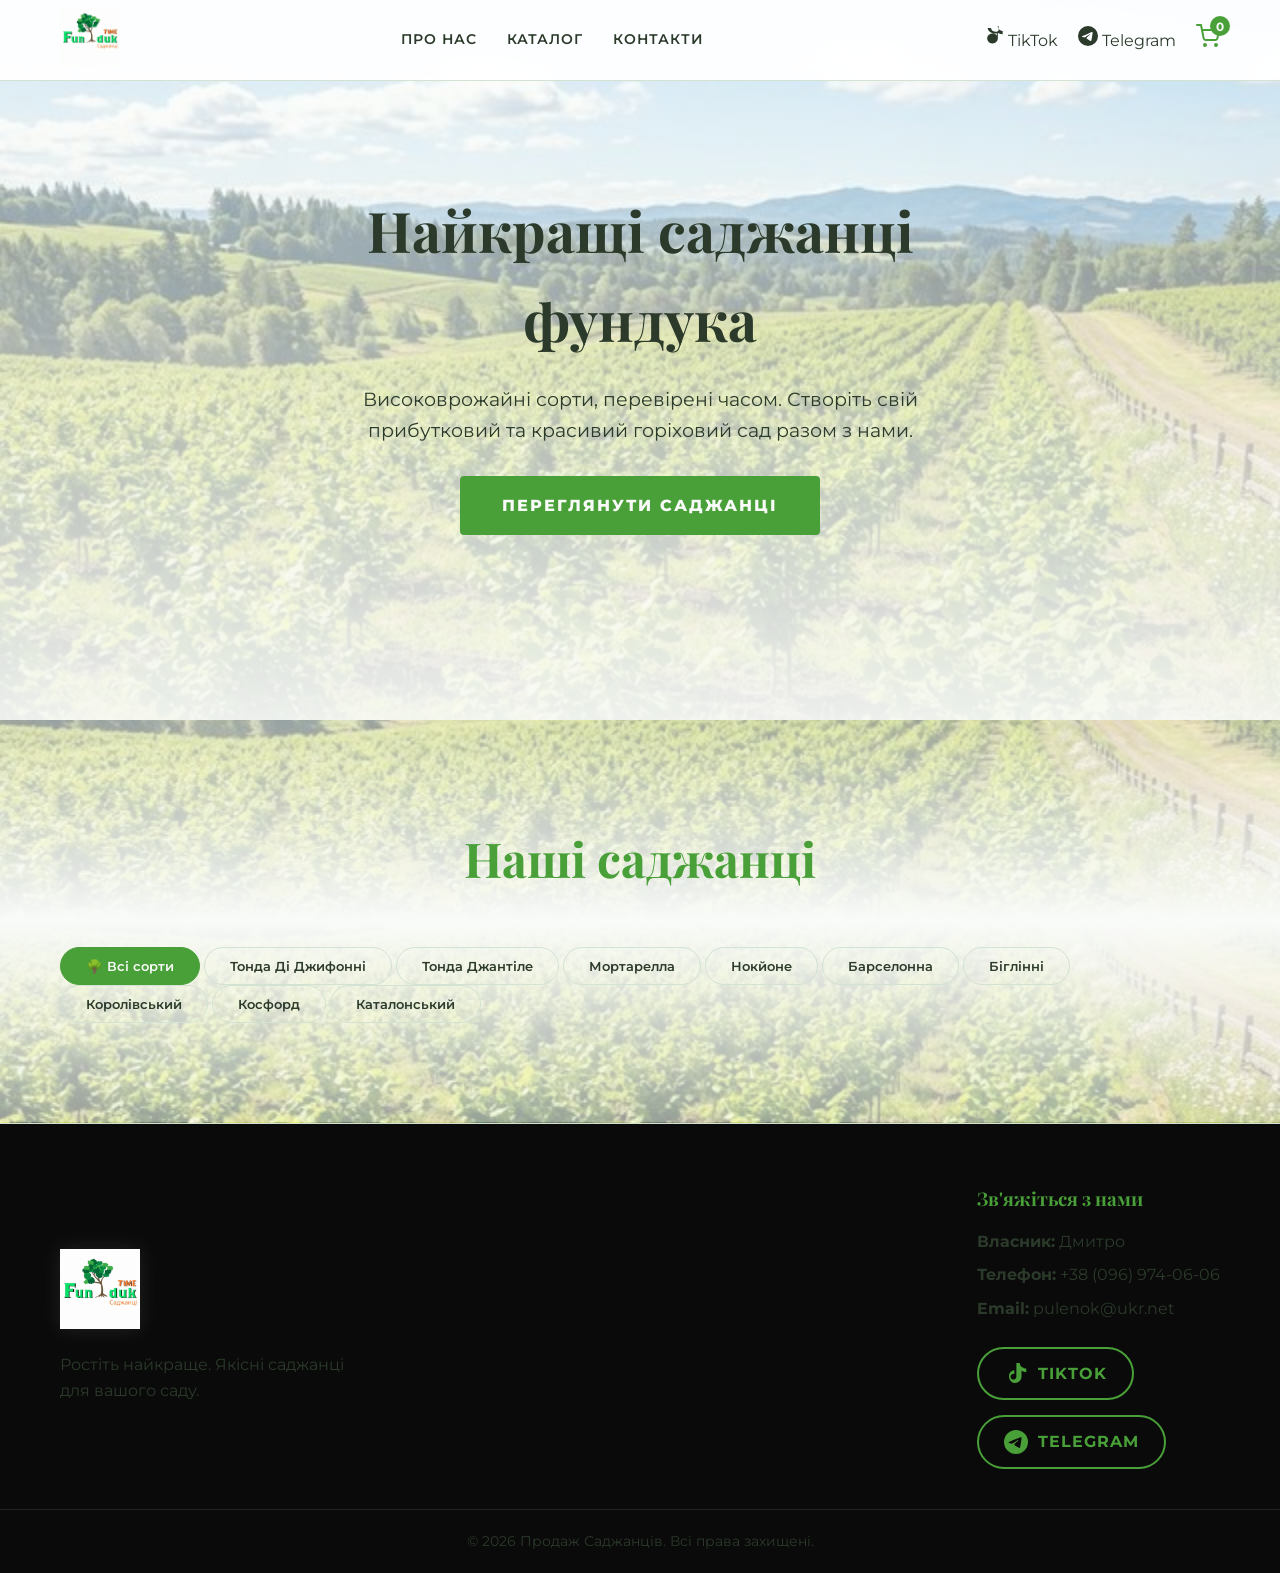
==== index.html @ 7a5c2e03 "Add files via upload" ====
<!DOCTYPE html>
<html lang="uk">

<head>
    <meta charset="UTF-8">
    <meta name="viewport" content="width=device-width, initial-scale=1.0">
    <meta name="description"
        content="Купити саджанці фундука найкращих сортів (Барселонський, Трапезунд та ін.). Висока приживлюваність та якість.">
    <title>Саджанці Фундука - Найкращі сорти для вашого саду</title>
    <link rel="stylesheet" href="style.css">
    <link
        href="https://fonts.googleapis.com/css2?family=Montserrat:wght@400;600;800&family=Playfair+Display:ital,wght@0,700;1,700&display=swap"
        rel="stylesheet">
</head>

<body>
    <header class="navbar">
        <div class="container nav-content">
            <a href="#" class="logo">
                <img src="logo.png" alt="Саджанці Фундука" class="logo-img">
            </a>
            <nav class="nav-links">
                <a href="#about">Про нас</a>
                <a href="#catalog">Каталог</a>
                <a href="#contact">Контакти</a>
            </nav>
            <div class="header-actions" style="display: flex; align-items: center; gap: 20px;">
                <a href="https://www.tiktok.com/@.funduktime?is_from_webapp=1&sender_device=pc" class="header-social-btn tiktok-btn" target="_blank" rel="noopener noreferrer">
                    <svg viewBox="0 0 24 24" width="20" height="20" fill="currentColor"><path d="M12.525.02c1.31-.02 2.61-.01 3.91-.02.08 1.53.63 3.09 1.75 4.17 1.12 1.11 2.7 1.62 4.24 1.79v4.03c-1.44-.05-2.89-.35-4.2-.97-.57-.26-1.1-.59-1.62-.93v6.75c-.01 2.37-1.38 4.64-3.52 5.58-2.19.98-4.88.75-6.84-.71-1.99-1.49-2.9-4.08-2.22-6.44.66-2.3 2.73-4.06 5.1-4.32 2.35-.27 4.79.52 6.27 2.32V8.57c-2.33.68-4.94.39-7.05-.75-2.1-1.12-3.61-3.19-4.06-5.55h4.14c.25 1.72 1.34 3.28 2.89 4.02 1.48.7 3.21.78 4.74.22.48-.18.94-.42 1.37-.71V.02z"/></svg>
                    <span class="social-text">TikTok</span>
                </a>
                <a href="https://t.me/olimp_tet" target="_blank" class="btn-social-header" aria-label="Telegram">
                    <svg width="20" height="20" viewBox="0 0 24 24" fill="currentColor" xmlns="http://www.w3.org/2000/svg">
                        <path d="M11.944 0A12 12 0 0 0 0 12a12 12 0 0 0 12 12 12 12 0 0 0 12-12A12 12 0 0 0 12 0a12 12 0 0 0-.056 0zm4.962 7.224c.1-.002.321.023.465.14a.506.506 0 0 1 .171.325c.016.093.036.306.02.472-.18 1.898-.962 6.502-1.36 8.627-.168.9-.499 1.201-.82 1.233-.696.065-1.225-.46-1.9-.902-1.056-.693-1.653-1.124-2.678-1.8-1.185-.78-.417-1.21.258-1.91.177-.184 3.247-2.977 3.307-3.23.007-.032.014-.15-.056-.212s-.174-.041-.249-.024c-.106.024-1.793 1.14-5.061 3.345-.48.33-.913.49-1.302.48-.428-.008-1.252-.241-1.865-.44-.752-.245-1.349-.374-1.297-.789.027-.216.325-.437.896-.665 3.498-1.524 5.83-2.529 6.998-3.014 3.332-1.386 4.025-1.627 4.476-1.635z"/>
                    </svg>
                    <span>Telegram</span>
                </a>
                <div class="cart-icon">
                    <svg width="24" height="24" viewBox="0 0 24 24" fill="none" stroke="currentColor" stroke-width="2"
                        stroke-linecap="round" stroke-linejoin="round">
                        <circle cx="9" cy="21" r="1"></circle>
                        <circle cx="20" cy="21" r="1"></circle>
                        <path d="M1 1h4l2.68 13.39a2 2 0 0 0 2 1.61h9.72a2 2 0 0 0 2-1.61L23 6H6"></path>
                    </svg>
                    <span class="cart-count">0</span>
                </div>
            </div>
        </div>
    </header>

    <section class="hero" id="about">
        <div class="hero-overlay"></div>
        <div class="container hero-content">
            <h1>Найкращі саджанці фундука</h1>
            <p>Високоврожайні сорти, перевірені часом. Створіть свій прибутковий та красивий горіховий сад разом з нами.</p>
            <a href="#catalog" class="btn-primary">Переглянути саджанці</a>
        </div>
    </section>

    <section id="catalog" class="catalog-section">
        <div class="container">
            <h2 class="section-title">Наші саджанці</h2>
            <div class="category-filters" id="category-filters">
                <button class="filter-btn active" data-filter="all">🌳 Всі сорти</button>
                <button class="filter-btn" data-filter="tonda_di_giffoni">Тонда Ді Джифонні</button>
                <button class="filter-btn" data-filter="tonda_gentile">Тонда Джантіле</button>
                <button class="filter-btn" data-filter="mortarella">Мортарелла</button>
                <button class="filter-btn" data-filter="nocchione">Нокйоне</button>
                <button class="filter-btn" data-filter="barcelona">Барселонна</button>
                <button class="filter-btn" data-filter="biglinni">Біглінні</button>
                <button class="filter-btn" data-filter="korolivsky">Королівський</button>
                <button class="filter-btn" data-filter="cosford">Косфорд</button>
                <button class="filter-btn" data-filter="katalonsky">Каталонський</button>
            </div>
            
            <!-- Category Description -->
            <div id="category-description-container" style="display:none; margin: 20px auto 40px; max-width: 900px; padding: 30px; background: white; border-radius: 12px; box-shadow: 0 4px 20px rgba(0,0,0,0.06); text-align: left; line-height: 1.7; font-size: 1.05rem; color: #333; border-left: 6px solid var(--accent-gold);">
                <!-- Dynamic text will be here -->
            </div>

            <div id="product-grid" class="product-grid">
                <!-- Products will be injected here by script.js -->
            </div>
        </div>
    </section>

    <footer id="contact" class="footer">
        <!-- Footer remains exactly as it was -->
        <div class="container footer-content">
            <div class="footer-info">
                <img src="logo.png" alt="Саджанці Фундука" class="footer-logo">
                <p>Ростіть найкраще. Якісні саджанці для вашого саду.</p>
            </div>
            <div class="footer-contacts">
                <h3>Зв'яжіться з нами</h3>
                <p><strong>Власник:</strong> Дмитро</p>
                <p><strong>Телефон:</strong> <a href="tel:+380969740606">+38 (096) 974-06-06</a></p>
                <p><strong>Email:</strong> <a href="mailto:pulenok@ukr.net">pulenok@ukr.net</a></p>
                
                <div style="margin-top: 25px; display: flex; flex-direction: column; gap: 15px; align-items: flex-start;">
                    <a href="https://www.tiktok.com/@magazun_olimp?_r=1&_t=ZS-94oPhR9GE3k" target="_blank" class="btn-social-footer">
                        <svg width="24" height="24" viewBox="0 0 24 24" fill="currentColor" xmlns="http://www.w3.org/2000/svg">
                            <path d="M19.59 6.69a4.83 4.83 0 0 1-3.77-4.25V2h-3.45v13.67a2.89 2.89 0 0 1-5.2 1.74 2.89 2.89 0 0 1 2.31-4.64 2.93 2.93 0 0 1 .88.13V9.4a6.84 6.84 0 0 0-1-.05A6.33 6.33 0 0 0 5 15.68a6.34 6.34 0 0 0 6.27 6.32 6.32 6.32 0 0 0 6.25-6.32V9.66a8.49 8.49 0 0 0 4.77 1.47V7.61a5 5 0 0 1-2.7-.92z"/>
                        </svg>
                        TikTok
                    </a>
                    <a href="https://t.me/olimp_tet" target="_blank" class="btn-social-footer">
                        <svg width="24" height="24" viewBox="0 0 24 24" fill="currentColor" xmlns="http://www.w3.org/2000/svg">
                            <path d="M11.944 0A12 12 0 0 0 0 12a12 12 0 0 0 12 12 12 12 0 0 0 12-12A12 12 0 0 0 12 0a12 12 0 0 0-.056 0zm4.962 7.224c.1-.002.321.023.465.14a.506.506 0 0 1 .171.325c.016.093.036.306.02.472-.18 1.898-.962 6.502-1.36 8.627-.168.9-.499 1.201-.82 1.233-.696.065-1.225-.46-1.9-.902-1.056-.693-1.653-1.124-2.678-1.8-1.185-.78-.417-1.21.258-1.91.177-.184 3.247-2.977 3.307-3.23.007-.032.014-.15-.056-.212s-.174-.041-.249-.024c-.106.024-1.793 1.14-5.061 3.345-.48.33-.913.49-1.302.48-.428-.008-1.252-.241-1.865-.44-.752-.245-1.349-.374-1.297-.789.027-.216.325-.437.896-.665 3.498-1.524 5.83-2.529 6.998-3.014 3.332-1.386 4.025-1.627 4.476-1.635z"/>
                        </svg>
                        Telegram
                    </a>
                </div>
            </div>
        </div>
        <div class="footer-bottom">
            <p>&copy; 2026 Продаж Саджанців. Всі права захищені.</p>
        </div>
    </footer>

    <!-- Shopping Cart Modal -->
    <div class="cart-overlay" id="cart-overlay">
        <div class="cart-modal">
            <div class="cart-header">
                <h2>Ваш кошик</h2>
                <button class="close-cart" id="close-cart">&times;</button>
            </div>
            <div class="cart-items" id="cart-items">
                <!-- Cart items injected here -->
            </div>
            <div class="cart-footer">
                <div class="cart-total">
                    <span>Разом (орієнтовно):</span>
                    <span id="cart-total-price">0 грн</span>
                </div>

                <form id="checkout-form" class="checkout-form" action="https://api.web3forms.com/submit" method="POST">

                    <!-- Web3Forms Required Config -->
                    <input type="hidden" name="access_key" value="c557df8d-5075-4b24-8cd9-686720bcbbee">
                    <input type="hidden" name="subject" value="Нове замовлення - Саджанці Фундука">
                    <input type="hidden" name="from_name" value="Саджанці Фундука">
                    <!-- Запобігаємо переадресації від Web3Forms для обробки через JS -->

                    <h3>Оформлення замовлення</h3>
                    <input type="text" id="lastName" name="Прізвище" placeholder="Прізвище" required>
                    <input type="text" id="firstName" name="Ім'я" placeholder="Ім'я" required>
                    <input type="text" id="patronymic" name="По батькові" placeholder="По батькові" required>
                    <input type="tel" id="phone" name="Телефон" placeholder="Номер телефону (+380...)" required>

                    <select id="paymentMethod" name="Спосіб_оплати" required>
                        <option value="" disabled selected>Виберіть спосіб оплати</option>
                        <option value="Оплата на карту">Оплата на карту</option>
                        <option value="Оплата за реквізитами">Оплата за реквізитами</option>
                    </select>

                    <!-- Hidden field to hold the cart summary for the email -->
                    <textarea id="orderDetails" name="Замовлені_товари" style="display:none;"></textarea>

                    <button type="submit" id="submit-btn" class="btn-primary w-100">Відправити замовлення</button>
                    <p class="form-disclaimer">Після оформлення замовлення, ми зв'яжемося з вами для уточнення деталей доставки.</p>
                    <p id="form-result" style="display:none; text-align:center; margin-top:10px; font-weight:bold;"></p>
                </form>
            </div>
        </div>
    </div>

    <!-- Product Details Modal -->
    <div class="cart-overlay" id="details-modal-overlay">
        <div class="cart-modal" style="max-width: 600px;"> <!-- Ширше вікно для читання -->
            <div class="cart-header">
                <h2>Характеристики сорту</h2>
                <button class="close-cart" id="close-details-modal" style="font-size: 2rem;">&times;</button>
            </div>
            <div class="cart-items" style="display: flex; flex-direction: column; align-items: stretch; justify-content: flex-start; text-align: left; overflow-y: auto; max-height: 60vh; padding-right:10px;">
                <img id="details-product-img" src="" alt="" style="width:100%; height:300px; object-fit:cover; border-radius:10px; margin-bottom:20px; box-shadow:0 4px 15px rgba(0,0,0,0.1);">
                <h3 id="details-product-name" style="margin-bottom: 15px; color: var(--accent-gold); font-size:1.8em; text-align:center;"></h3>
                <div id="details-product-desc" style="line-height:1.6; color:#444; font-size:1rem; font-weight:400; font-family:'Montserrat', sans-serif; text-align: justify; hyphens: auto;"></div>
            </div>
            <div class="cart-footer" style="margin-top: 20px; padding-top:20px;">
                <button id="add-to-cart-from-details" class="btn-primary w-100" style="padding: 15px; font-size: 1.1rem; box-shadow:0 4px 12px rgba(73,160,57,0.3);">В кошик за <span id="details-price"></span> грн/шт</button>
            </div>
        </div>
    </div>

    <!-- Custom Quantity Selection Modal -->
    <div class="cart-overlay" id="qty-modal-overlay">
        <div class="cart-modal qty-modal">
            <div class="cart-header">
                <h2>Виберіть кількість</h2>
                <button class="close-cart" id="close-qty-modal">&times;</button>
            </div>
            <div class="cart-items" style="display: flex; flex-direction: column; align-items: center; justify-content: center; text-align: center;">
                <h3 id="qty-product-name" style="margin-bottom: 20px; color: var(--accent-gold);">Назва товару</h3>
                
                <div id="qty-selector-container" style="margin-bottom: 30px; width: 100%;">
                    <!-- Radio buttons or input will be injected here -->
                </div>

                <button id="confirm-add-to-cart" class="btn-primary w-100" style="padding: 15px; font-size: 1.1rem;">Додати в кошик</button>
            </div>
        </div>
    </div>

    <script type="module" src="script.js"></script>
</body>

</html>
---- style.css ----
:root {
    --bg-dark: #f9fbf9;
    --text-main: #2b3a2a;
    --accent-gold: #49a039;
    --accent-gold-hover: #317723;
    --card-bg: #ffffff;
    --border-color: #d3e2d3;
    --shadow: 0 4px 10px rgba(0, 0, 0, 0.05);
    --shadow-glow: 0 0 15px rgba(73, 160, 57, 0.4);
}

* {
    margin: 0;
    padding: 0;
    box-sizing: border-box;
}

body {
    font-family: 'Montserrat', sans-serif;
    background-color: var(--bg-dark);
    color: var(--text-main);
    line-height: 1.6;
    overflow-x: hidden;
}

h1,
h2,
h3 {
    font-family: 'Playfair Display', serif;
}

a {
    text-decoration: none;
    color: inherit;
}

.container {
    max-width: 1200px;
    margin: 0 auto;
    padding: 0 20px;
}

/* Navbar */
.navbar {
    position: fixed;
    top: 0;
    width: 100%;
    background: rgba(255, 255, 255, 0.95);
    backdrop-filter: blur(10px);
    z-index: 1000;
    border-bottom: 1px solid var(--border-color);
}

.nav-content {
    display: flex;
    justify-content: space-between;
    align-items: center;
    height: 80px;
}

.logo-img {
    height: 60px;
    object-fit: contain;
}

.nav-links {
    display: flex;
    gap: 30px;
}

.nav-links a {
    font-weight: 600;
    text-transform: uppercase;
    font-size: 0.9rem;
    letter-spacing: 1px;
    transition: color 0.3s;
}

.nav-links a:hover {
    color: var(--accent-gold);
}

.cart-icon {
    position: relative;
    cursor: pointer;
    color: var(--accent-gold);
    transition: transform 0.3s;
}

.cart-icon:hover {
    transform: scale(1.1);
}

.btn-tiktok-header {
    display: flex;
    align-items: center;
    gap: 8px;
    background: transparent;
    border: 1px solid var(--accent-gold);
    color: var(--text-main);
    padding: 6px 15px;
    border-radius: 20px;
    font-weight: 600;
    font-size: 0.9rem;
    transition: all 0.3s;
    animation: pulseTiktok 2s infinite;
}

.btn-tiktok-header:hover {
    background: var(--accent-gold);
    color: var(--bg-dark);
    transform: scale(1.05);
}

@keyframes pulseTiktok {
    0% { box-shadow: 0 0 0 0 rgba(73, 160, 57, 0.4); }
    70% { box-shadow: 0 0 0 10px rgba(73, 160, 57, 0); }
    100% { box-shadow: 0 0 0 0 rgba(73, 160, 57, 0); }
}

.btn-social-footer {
    display: inline-flex;
    align-items: center;
    gap: 10px;
    background: transparent;
    border: 2px solid var(--accent-gold);
    color: var(--accent-gold);
    padding: 12px 25px;
    border-radius: 30px;
    font-weight: 700;
    font-size: 1rem;
    transition: all 0.3s;
    text-transform: uppercase;
    letter-spacing: 1px;
    animation: pulseSocial 2s infinite;
}

.btn-social-footer:nth-child(2) {
    animation-delay: 1s;
}

.btn-social-footer:hover {
    background: var(--accent-gold);
    color: var(--bg-dark);
    transform: translateY(-3px);
}

@keyframes pulseSocial {
    0% { box-shadow: 0 0 0 0 rgba(73, 160, 57, 0.4); }
    70% { box-shadow: 0 0 0 10px rgba(73, 160, 57, 0); }
    100% { box-shadow: 0 0 0 0 rgba(73, 160, 57, 0); }
}

.cart-count {
    position: absolute;
    top: -8px;
    right: -10px;
    background: var(--accent-gold);
    color: var(--bg-dark);
    font-size: 0.75rem;
    font-weight: bold;
    border-radius: 50%;
    width: 20px;
    height: 20px;
    display: flex;
    align-items: center;
    justify-content: center;
}

/* Hero Section */
.hero {
    height: 80vh;
    background-image: url('hero-bg.png');
    background-size: cover;
    background-position: center;
    background-attachment: fixed; /* Parallax effect */
    position: relative;
    display: flex;
    align-items: center;
    justify-content: center;
    text-align: center;
    margin-top: 0; /* Removed margin-top as per instruction */
}

.hero-overlay {
    position: absolute;
    top: 0;
    left: 0;
    width: 100%;
    height: 100%;
    background: linear-gradient(rgba(249, 251, 249, 0.4), rgba(249, 251, 249, 0.95));
    z-index: 1;
}

.hero-content {
    position: relative;
    z-index: 10;
    max-width: 800px;
}

.hero h1 {
    font-size: 3.5rem;
    margin-bottom: 20px;
    font-family: 'Playfair Display', serif;
    color: var(--text-main);
    text-shadow: none;
}

.hero p {
    font-size: 1.2rem;
    color: var(--text-main);
    max-width: 600px;
    margin: 0 auto;
    margin-bottom: 30px;
    line-height: 1.6;
}

.btn-primary {
    display: inline-block;
    padding: 15px 40px;
    background: var(--accent-gold);
    color: var(--bg-dark);
    font-weight: 800;
    text-transform: uppercase;
    letter-spacing: 2px;
    border-radius: 4px;
    transition: all 0.3s ease;
    border: 2px solid var(--accent-gold);
}

.btn-primary:hover {
    background: transparent;
    color: var(--accent-gold);
    box-shadow: var(--shadow-glow);
}

/* Catalog */
.catalog-section {
    padding: 100px 0;
    position: relative;
    z-index: 1;
}

.catalog-section::before,
.catalog-section::after {
    content: '';
    position: absolute;
    left: 0;
    width: 100%;
    z-index: -1;
    background-size: cover;
    background-position: center;
    background-repeat: no-repeat;
}

.catalog-section::before {
    top: 0;
    height: 50%;
    background-image: linear-gradient(rgba(249, 251, 249, 0.6), rgba(249, 251, 249, 1)), url('hero-bg.png');
}

.catalog-section::after {
    bottom: 0;
    height: 50%;
    background-image: linear-gradient(rgba(249, 251, 249, 1), rgba(249, 251, 249, 0.6)), url('hero-bg.png');
}

.section-title {
    text-align: center;
    font-size: 3rem;
    margin-bottom: 50px;
    color: var(--accent-gold);
}

.filters {
    display: flex;
    justify-content: center;
    margin-bottom: 40px;
    gap: 15px;
    flex-wrap: wrap; /* Added so buttons wrap on small screens instead of overflowing */
}

.filter-btn {
    background: transparent;
    border: 1px solid var(--border-color);
    color: var(--text-main);
    padding: 10px 25px;
    border-radius: 30px;
    cursor: pointer;
    transition: all 0.3s;
    font-family: inherit;
    font-weight: 600;
}

.filter-btn.active,
.filter-btn:hover {
    background: var(--accent-gold);
    color: var(--bg-dark);
    border-color: var(--accent-gold);
}

.product-grid {
    display: grid;
    grid-template-columns: repeat(auto-fill, minmax(280px, 1fr));
    gap: 30px;
}

.product-card {
    background: var(--card-bg);
    border-radius: 12px;
    overflow: hidden;
    box-shadow: var(--shadow);
    transition: transform 0.4s ease, box-shadow 0.4s ease;
    border: 1px solid transparent;
    position: relative;
    display: flex;
    flex-direction: column;
}

.product-card:hover {
    transform: translateY(-10px);
    border-color: rgba(73, 160, 57, 0.3);
    box-shadow: var(--shadow-glow);
}

.product-image-wrapper {
    position: relative;
    width: 100%;
    padding-top: 100%; /* 1:1 Aspect Ratio */
    overflow: hidden;
    background-color: var(--border-color); /* Matches nature theme placeholder */
}

.product-image {
    position: absolute;
    top: 0;
    left: 0;
    width: 100%;
    height: 100%;
    object-fit: cover;
    transition: transform 0.6s ease;
}

.product-card:hover .product-image {
    transform: scale(1.1);
}

.product-card::after {
    content: '';
    position: absolute;
    top: 0;
    left: 0;
    right: 0;
    bottom: 0;
    background: linear-gradient(to top, rgba(0, 0, 0, 0.8) 0%, transparent 60%);
    pointer-events: none;
    opacity: 0;
    transition: opacity 0.4s;
}

.product-card:hover::after {
    opacity: 1;
}

.product-info {
    padding: 20px;
    flex-grow: 1;
    display: flex;
    flex-direction: column;
    justify-content: space-between;
    position: relative;
    z-index: 2;
    background: var(--bg-card);
}

.product-title {
    font-size: 1.25rem;
    margin-bottom: 10px;
    font-weight: 600;
}

.product-action {
    display: flex;
    justify-content: space-between;
    align-items: center;
    margin-top: 15px;
}

.add-to-cart {
    background: transparent;
    color: var(--accent-gold);
    border: 1px solid var(--accent-gold);
    padding: 8px 15px;
    border-radius: 4px;
    cursor: pointer;
    font-weight: 600;
    transition: all 0.3s;
    font-family: inherit;
}

.add-to-cart:hover {
    background: var(--accent-gold);
    color: var(--bg-dark);
}

.price-row {
    margin-top: 5px;
}

.price-placeholder {
    color: var(--accent-gold);
    font-weight: 700;
    font-size: 1.1rem;
}

.quantity-selector {
    display: flex;
    align-items: center;
    gap: 5px;
    background: rgba(0, 0, 0, 0.2);
    padding: 5px;
    border-radius: 4px;
    border: 1px solid var(--border-color);
}

.quantity-selector span {
    font-size: 0.85rem;
    color: var(--text-muted);
}

.item-qty {
    background: transparent;
    border: none;
    color: var(--text-main);
    font-family: inherit;
    font-size: 0.95rem;
    width: 55px;
    outline: none;
    cursor: pointer;
}

.item-qty option {
    background: var(--bg-card);
    color: var(--text-main);
}

/* Footer */
.footer {
    background: #0A0A0A;
    padding: 60px 0 20px;
    border-top: 1px solid var(--border-color);
}

.footer-content {
    display: flex;
    justify-content: space-between;
    align-items: center;
    margin-bottom: 40px;
    flex-wrap: wrap;
    gap: 30px;
}

.footer-logo {
    height: 80px;
    margin-bottom: 15px;
    filter: drop-shadow(0 0 10px rgba(255, 255, 255, 0.1));
}

.footer-info p {
    color: var(--text-muted);
    max-width: 300px;
}

.footer-contacts h3 {
    color: var(--accent-gold);
    margin-bottom: 15px;
}

.footer-contacts p {
    color: var(--text-muted);
    margin-bottom: 8px;
}

.footer-bottom {
    text-align: center;
    padding-top: 20px;
    border-top: 1px solid #222;
    color: var(--text-muted);
    font-size: 0.9rem;
}

/* Animations */
@keyframes fadeIn {
    from {
        opacity: 0;
        transform: translateY(20px);
    }

    to {
        opacity: 1;
        transform: translateY(0);
    }
}

.animate-in {
    animation: fadeIn 0.8s ease forwards;
    opacity: 0;
}

@media (max-width: 768px) {
    .nav-content {
        height: 60px;
    }

    .hero {
        margin-top: 60px;
    }

    .hero h1 {
        font-size: 3rem;
    }

    .nav-links {
        display: none;
    }
    
    .filters {
        gap: 10px;
    }
    
    .filter-btn {
        padding: 8px 15px;
        font-size: 0.85rem;
    }

    .product-grid {
        grid-template-columns: repeat(auto-fill, minmax(200px, 1fr));
    }

    .footer-content {
        flex-direction: column;
        text-align: center;
    }
}

/* Shopping Cart Modal */
.cart-overlay {
    position: fixed;
    top: 0;
    left: 0;
    width: 100%;
    height: 100%;
    background: rgba(0, 0, 0, 0.7);
    backdrop-filter: blur(5px);
    z-index: 2000;
    display: flex;
    justify-content: flex-end;
    opacity: 0;
    pointer-events: none;
    transition: opacity 0.3s;
}

.cart-overlay.active {
    opacity: 1;
    pointer-events: all;
}

.cart-modal {
    width: 100%;
    max-width: 450px;
    background: var(--bg-card);
    height: 100%;
    display: flex;
    flex-direction: column;
    transform: translateX(100%);
    transition: transform 0.4s cubic-bezier(0.4, 0, 0.2, 1);
    box-shadow: -5px 0 20px rgba(0, 0, 0, 0.5);
    border-left: 1px solid var(--border-color);
    overflow-y: auto; /* Fix for mobile so the whole side panel scrolls */
}

.cart-overlay.active .cart-modal {
    transform: translateX(0);
}

.cart-header {
    padding: 20px;
    border-bottom: 1px solid var(--border-color);
    display: flex;
    justify-content: space-between;
    align-items: center;
    position: sticky;
    top: 0;
    background: var(--bg-card);
    z-index: 10;
}

.cart-header h2 {
    color: var(--accent-gold);
}

.close-cart {
    background: transparent;
    border: none;
    color: var(--text-main);
    font-size: 2rem;
    cursor: pointer;
    transition: color 0.3s;
}

.close-cart:hover {
    color: var(--accent-gold);
}

.cart-items {
    /* flex-grow removed, using standard block layout in the scrolling column */
    padding: 20px;
}

.cart-item {
    display: flex;
    align-items: center;
    gap: 15px;
    margin-bottom: 15px;
    padding-bottom: 15px;
    border-bottom: 1px solid var(--border-color);
}

.cart-item img {
    width: 60px;
    height: 60px;
    border-radius: 8px;
    object-fit: cover;
}

.cart-item-info {
    flex-grow: 1;
}

.cart-item-title {
    font-weight: 600;
    margin-bottom: 5px;
}

.cart-item-price {
    color: var(--accent-gold);
    font-size: 0.9rem;
}

.cart-item-actions {
    display: flex;
    align-items: center;
    gap: 10px;
}

.remove-item {
    background: transparent;
    border: none;
    color: #ff4d4d;
    cursor: pointer;
    font-size: 1.2rem;
}

.cart-footer {
    padding: 20px;
    border-top: 1px solid var(--border-color);
    background: rgba(0, 0, 0, 0.2);
}

.cart-total {
    display: flex;
    justify-content: space-between;
    font-size: 1.25rem;
    font-weight: 700;
    margin-bottom: 20px;
}

#cart-total-price {
    color: var(--accent-gold);
}

.checkout-form {
    display: flex;
    flex-direction: column;
    gap: 10px;
}

.checkout-form h3 {
    margin-bottom: 10px;
    font-size: 1.1rem;
    color: var(--text-main);
}

.checkout-form input,
.checkout-form select {
    width: 100%;
    padding: 10px 15px;
    background: var(--bg-dark);
    border: 1px solid var(--border-color);
    color: var(--text-main);
    border-radius: 4px;
    font-family: inherit;
    outline: none;
    transition: border-color 0.3s;
}

.checkout-form input:focus,
.checkout-form select:focus {
    border-color: var(--accent-gold);
}

@media (max-width: 480px) {
    .btn-tiktok-header span {
        display: none;
    }
    
    .btn-tiktok-header {
        padding: 6px 10px;
    }

    .cart-modal {
        max-width: 100%; /* Full screen width on very small screens */
    }
    
    .checkout-form input,
    .checkout-form select {
        padding: 12px 15px; /* Larger tap targets */
        font-size: 16px; /* Stop iOS auto-zoom on inputs */
    }
    
    .product-action {
        flex-direction: column;
        align-items: stretch;
        gap: 10px;
    }
    
    .add-to-cart {
        padding: 12px;
        font-size: 1rem;
    }
}

.w-100 {
    width: 100%;
    margin-top: 10px;
}

.form-disclaimer {
    font-size: 0.75rem;
    color: var(--text-muted);
    text-align: center;
    margin-top: 10px;
}
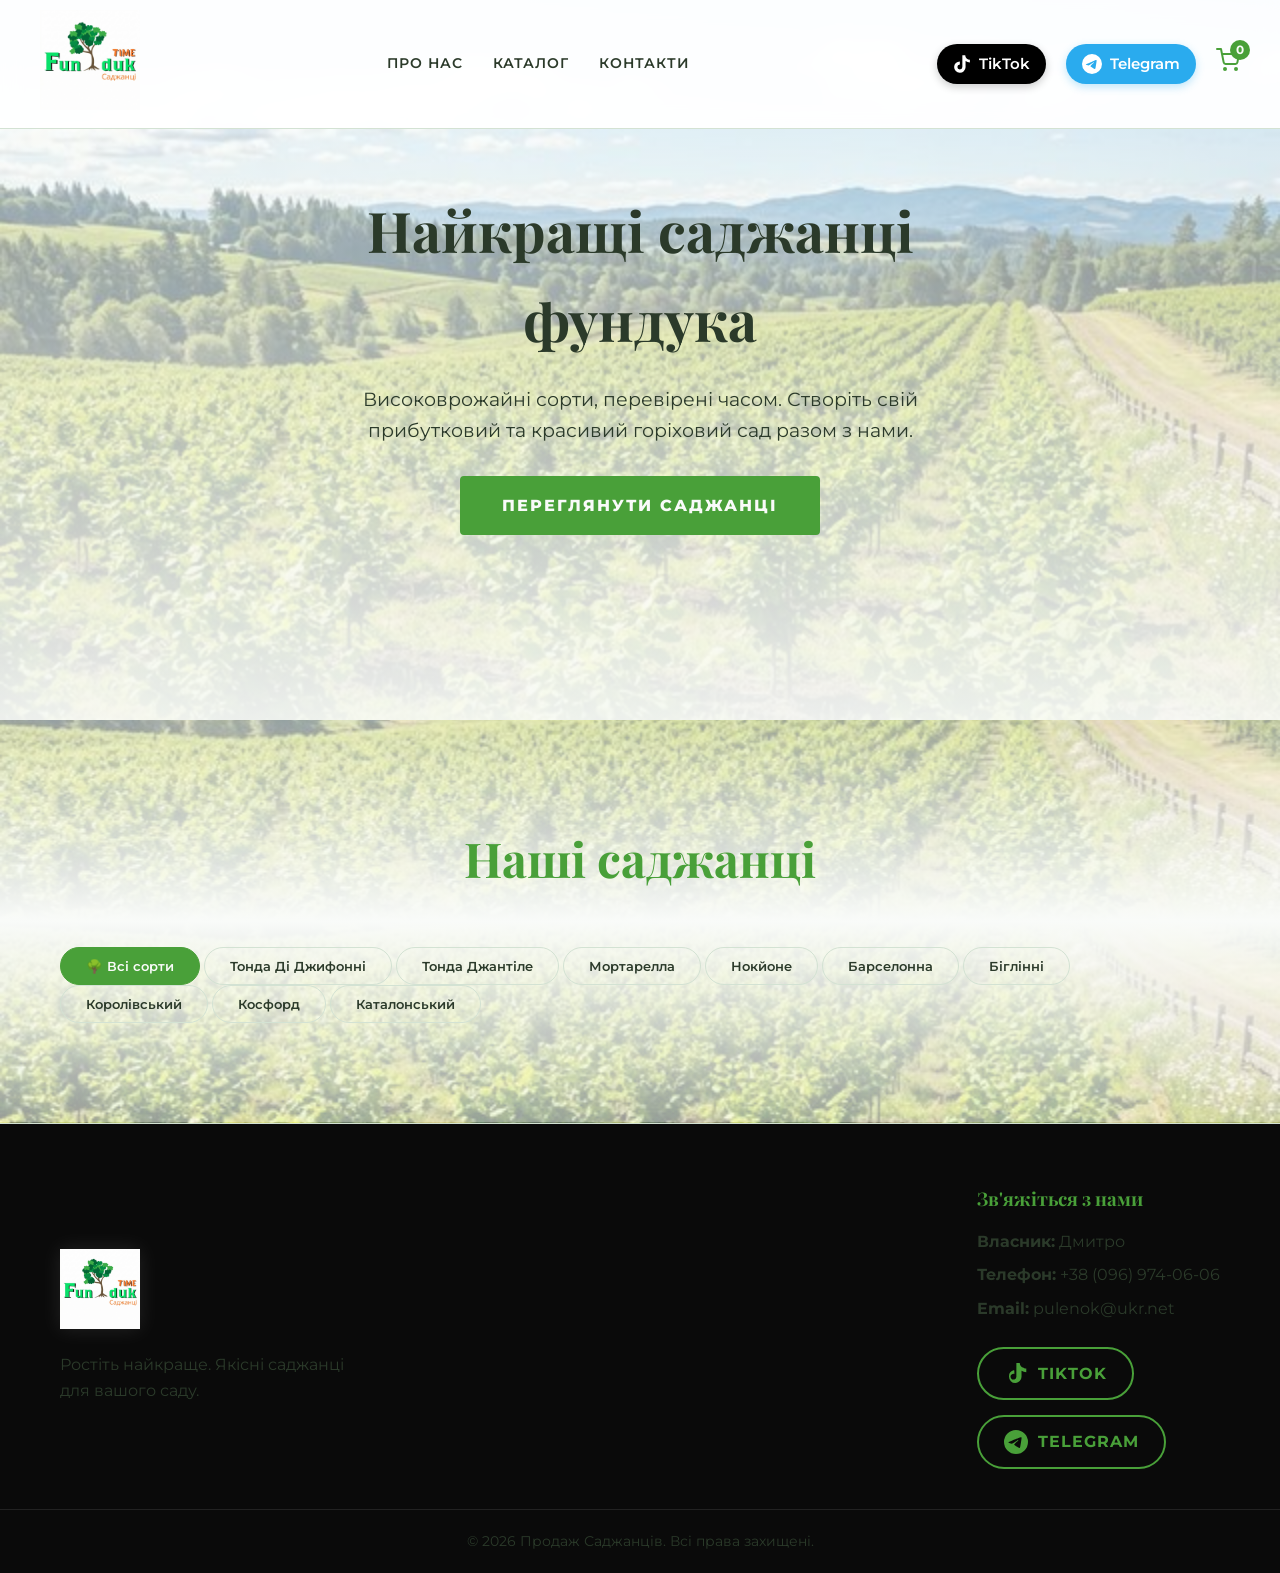
==== commit 93171be9: "Add files via upload" ====
--- a/index.html
+++ b/index.html
@@ -25,11 +25,13 @@
                 <a href="#contact">Контакти</a>
             </nav>
             <div class="header-actions" style="display: flex; align-items: center; gap: 20px;">
-                <a href="https://www.tiktok.com/@.funduktime?is_from_webapp=1&sender_device=pc" class="header-social-btn tiktok-btn" target="_blank" rel="noopener noreferrer">
-                    <svg viewBox="0 0 24 24" width="20" height="20" fill="currentColor"><path d="M12.525.02c1.31-.02 2.61-.01 3.91-.02.08 1.53.63 3.09 1.75 4.17 1.12 1.11 2.7 1.62 4.24 1.79v4.03c-1.44-.05-2.89-.35-4.2-.97-.57-.26-1.1-.59-1.62-.93v6.75c-.01 2.37-1.38 4.64-3.52 5.58-2.19.98-4.88.75-6.84-.71-1.99-1.49-2.9-4.08-2.22-6.44.66-2.3 2.73-4.06 5.1-4.32 2.35-.27 4.79.52 6.27 2.32V8.57c-2.33.68-4.94.39-7.05-.75-2.1-1.12-3.61-3.19-4.06-5.55h4.14c.25 1.72 1.34 3.28 2.89 4.02 1.48.7 3.21.78 4.74.22.48-.18.94-.42 1.37-.71V.02z"/></svg>
-                    <span class="social-text">TikTok</span>
+                <a href="https://www.tiktok.com/@.funduktime?is_from_webapp=1&sender_device=pc" target="_blank" rel="noopener noreferrer" style="display:flex; align-items:center; gap:8px; padding:8px 16px; background:#000; color:#fff; border-radius:30px; text-decoration:none; font-weight:600; font-size:0.95rem; box-shadow:0 3px 8px rgba(0,0,0,0.2); transition:transform 0.2s;">
+                    <svg width="18" height="18" viewBox="0 0 448 512" fill="currentColor" xmlns="http://www.w3.org/2000/svg">
+                        <path d="M448 209.91a210.06 210.06 0 0 1-122.77-39.25v178.72A162.55 162.55 0 1 1 162.6 182.24v91.31a70.83 70.83 0 1 0 71.3 71V4h82a135.25 135.25 0 0 0 132.1 132z"/>
+                    </svg>
+                    <span>TikTok</span>
                 </a>
-                <a href="https://t.me/olimp_tet" target="_blank" class="btn-social-header" aria-label="Telegram">
+                <a href="https://t.me/olimp_tet" target="_blank" rel="noopener noreferrer" style="display:flex; align-items:center; gap:8px; padding:8px 16px; background:#2AABEE; color:#fff; border-radius:30px; text-decoration:none; font-weight:600; font-size:0.95rem; box-shadow:0 3px 8px rgba(42,171,238,0.3); transition:transform 0.2s;">
                     <svg width="20" height="20" viewBox="0 0 24 24" fill="currentColor" xmlns="http://www.w3.org/2000/svg">
                         <path d="M11.944 0A12 12 0 0 0 0 12a12 12 0 0 0 12 12 12 12 0 0 0 12-12A12 12 0 0 0 12 0a12 12 0 0 0-.056 0zm4.962 7.224c.1-.002.321.023.465.14a.506.506 0 0 1 .171.325c.016.093.036.306.02.472-.18 1.898-.962 6.502-1.36 8.627-.168.9-.499 1.201-.82 1.233-.696.065-1.225-.46-1.9-.902-1.056-.693-1.653-1.124-2.678-1.8-1.185-.78-.417-1.21.258-1.91.177-.184 3.247-2.977 3.307-3.23.007-.032.014-.15-.056-.212s-.174-.041-.249-.024c-.106.024-1.793 1.14-5.061 3.345-.48.33-.913.49-1.302.48-.428-.008-1.252-.241-1.865-.44-.752-.245-1.349-.374-1.297-.789.027-.216.325-.437.896-.665 3.498-1.524 5.83-2.529 6.998-3.014 3.332-1.386 4.025-1.627 4.476-1.635z"/>
                     </svg>
--- a/style.css
+++ b/style.css
@@ -55,11 +55,12 @@
     display: flex;
     justify-content: space-between;
     align-items: center;
-    height: 80px;
+    min-height: 80px;
+    padding: 10px 0;
 }
 
 .logo-img {
-    height: 60px;
+    height: 100px;
     object-fit: contain;
 }
 
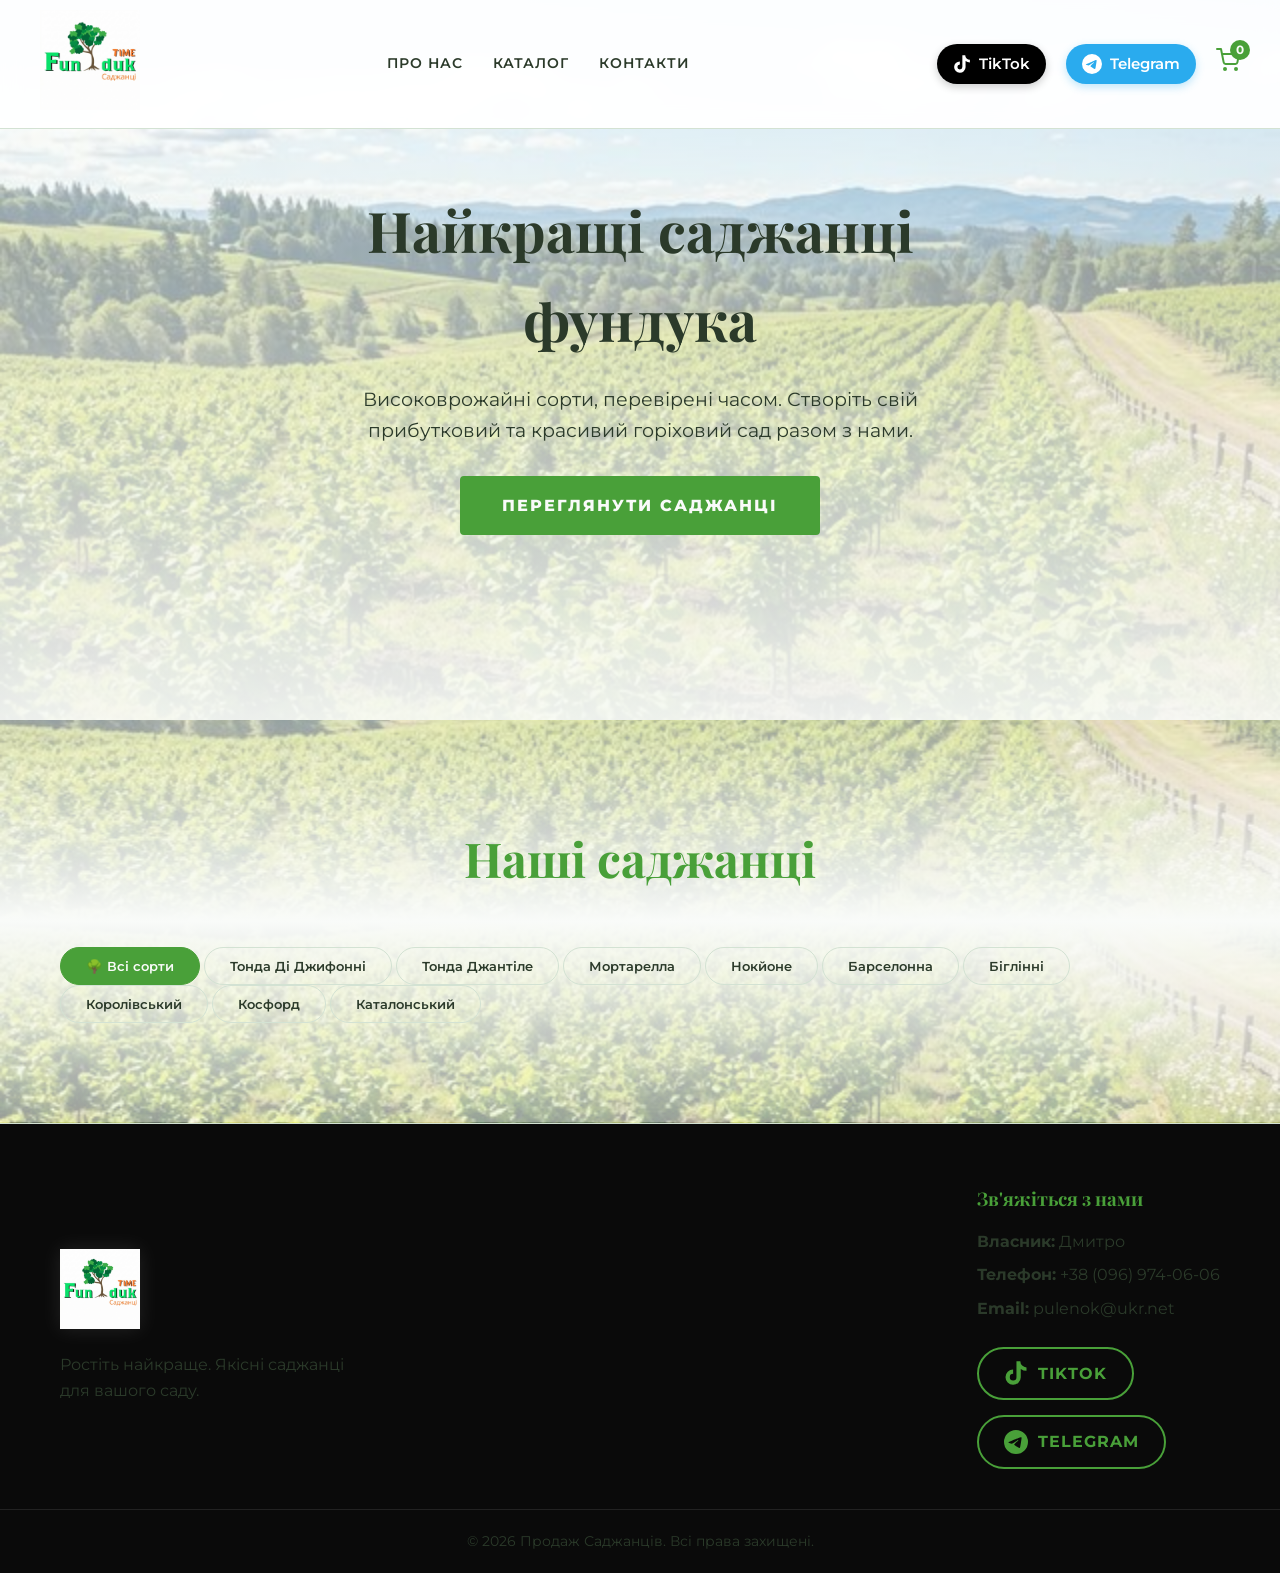
==== commit 543c7212: "Add files via upload" ====
--- a/index.html
+++ b/index.html
@@ -100,9 +100,9 @@
                 <p><strong>Email:</strong> <a href="mailto:pulenok@ukr.net">pulenok@ukr.net</a></p>
                 
                 <div style="margin-top: 25px; display: flex; flex-direction: column; gap: 15px; align-items: flex-start;">
-                    <a href="https://www.tiktok.com/@magazun_olimp?_r=1&_t=ZS-94oPhR9GE3k" target="_blank" class="btn-social-footer">
-                        <svg width="24" height="24" viewBox="0 0 24 24" fill="currentColor" xmlns="http://www.w3.org/2000/svg">
-                            <path d="M19.59 6.69a4.83 4.83 0 0 1-3.77-4.25V2h-3.45v13.67a2.89 2.89 0 0 1-5.2 1.74 2.89 2.89 0 0 1 2.31-4.64 2.93 2.93 0 0 1 .88.13V9.4a6.84 6.84 0 0 0-1-.05A6.33 6.33 0 0 0 5 15.68a6.34 6.34 0 0 0 6.27 6.32 6.32 6.32 0 0 0 6.25-6.32V9.66a8.49 8.49 0 0 0 4.77 1.47V7.61a5 5 0 0 1-2.7-.92z"/>
+                    <a href="https://www.tiktok.com/@.funduktime?is_from_webapp=1&sender_device=pc" target="_blank" class="btn-social-footer">
+                        <svg width="24" height="24" viewBox="0 0 448 512" fill="currentColor" xmlns="http://www.w3.org/2000/svg">
+                            <path d="M448 209.91a210.06 210.06 0 0 1-122.77-39.25v178.72A162.55 162.55 0 1 1 162.6 182.24v91.31a70.83 70.83 0 1 0 71.3 71V4h82a135.25 135.25 0 0 0 132.1 132z"/>
                         </svg>
                         TikTok
                     </a>
